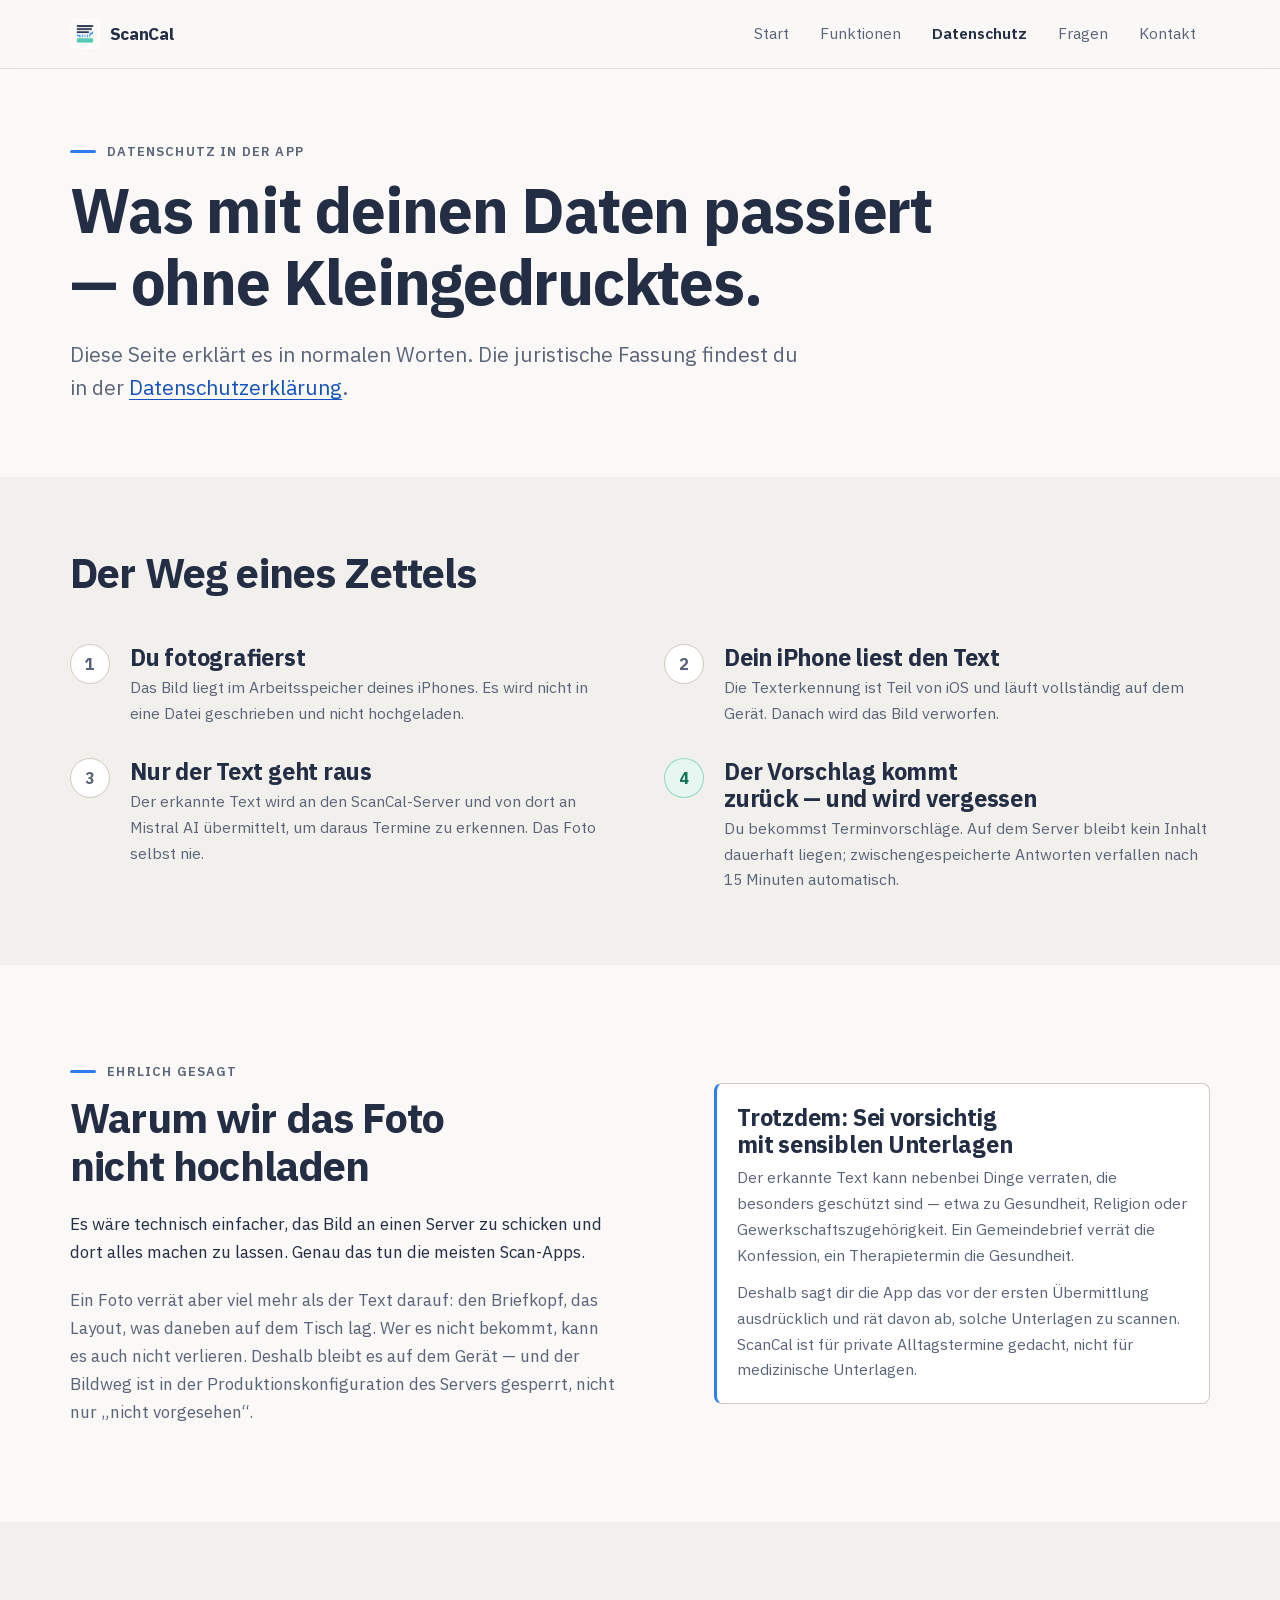
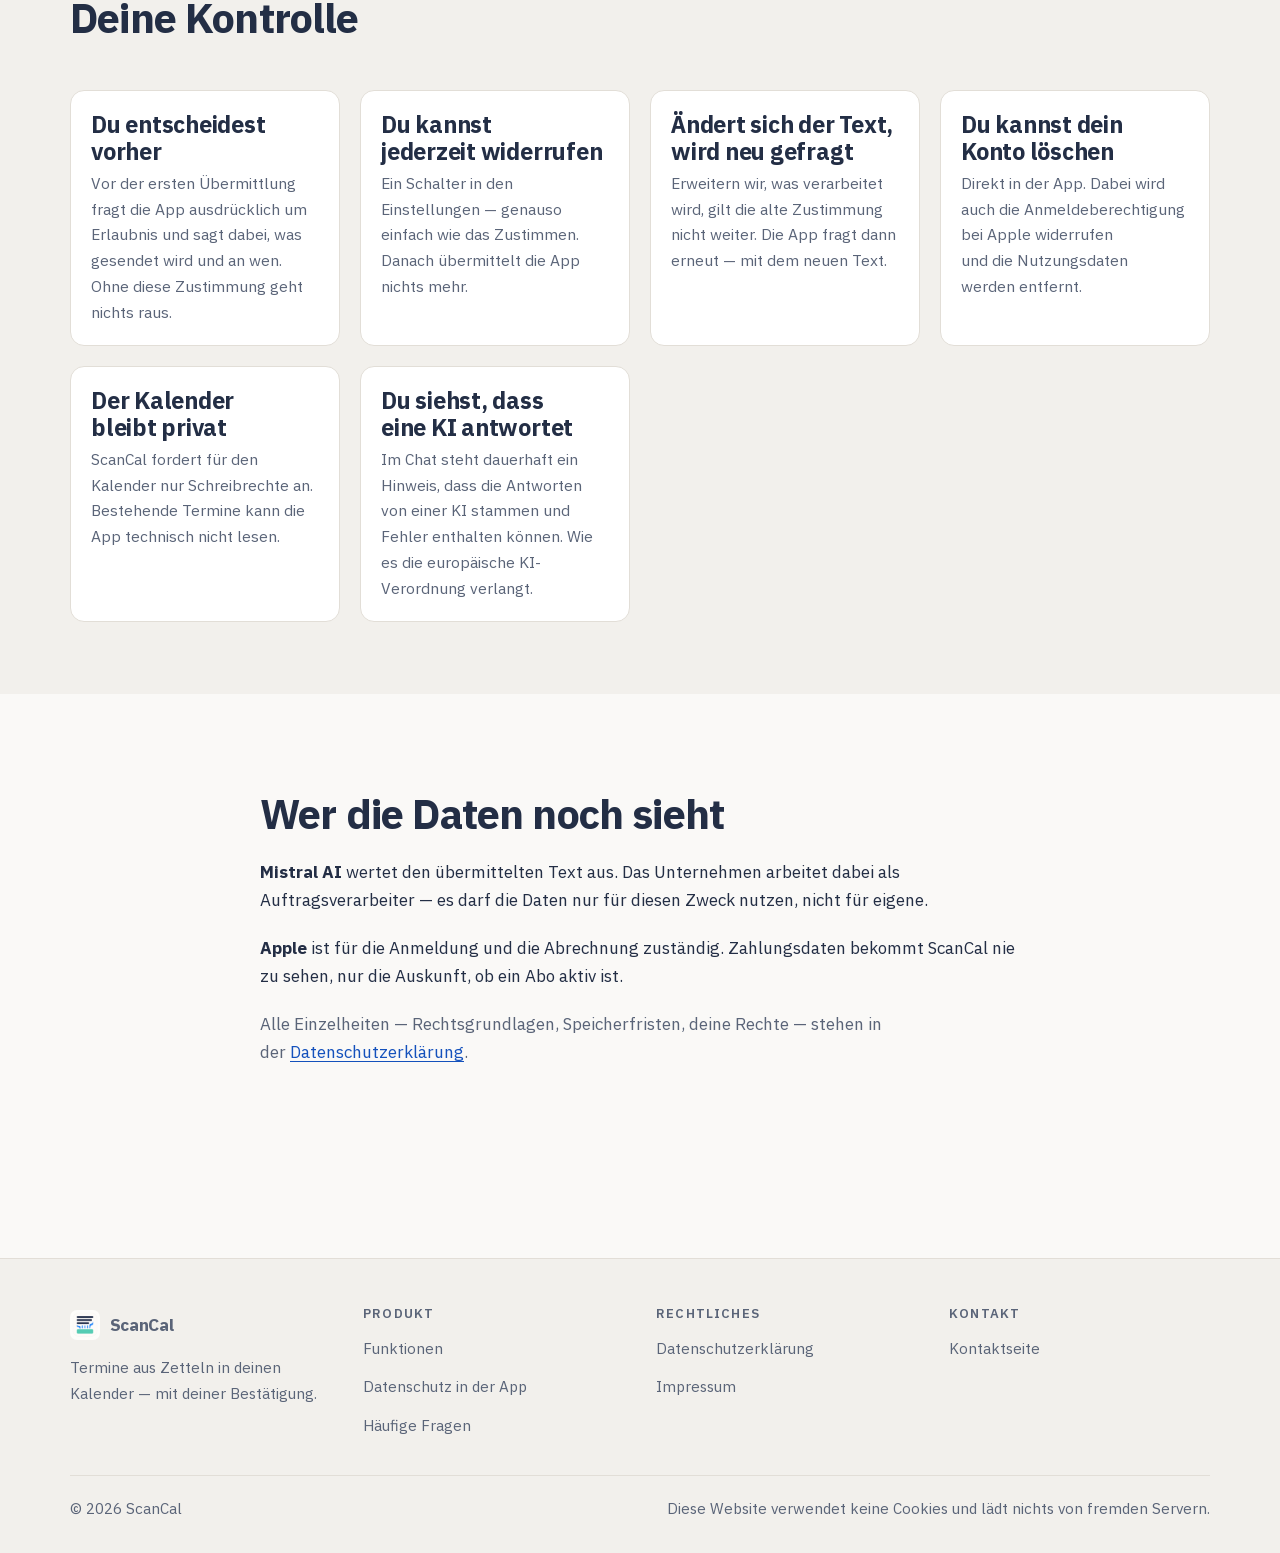
==== datenschutz-in-der-app.html @ 50efa235 "Website für ScanCal: Produktseiten, Datenschutz, Impressum Co-Authored-By: Claude Opus 5 <noreply@an" ====
<!DOCTYPE html>
<html lang="de">
<head>
<meta charset="utf-8">
<meta name="viewport" content="width=device-width, initial-scale=1">
<title>Datenschutz in der App — ScanCal</title>
<meta name="description" content="Was ScanCal mit deinen Daten macht, in verständlichen Worten: Das Foto bleibt auf dem iPhone, nur der erkannte Text wird ausgewertet, nichts wird dauerhaft gespeichert.">
<meta name="theme-color" content="#faf9f7" media="(prefers-color-scheme: light)">
<meta name="theme-color" content="#12161f" media="(prefers-color-scheme: dark)">
<link rel="canonical" href="https://luis-mah.github.io/scancal-web/datenschutz-in-der-app.html">
<link rel="icon" href="assets/img/favicon-32.png" sizes="32x32">
<link rel="apple-touch-icon" href="assets/img/logo-180.png">
<link rel="preload" href="assets/fonts/ibm-plex-sans-400.woff2" as="font" type="font/woff2" crossorigin>
<link rel="stylesheet" href="assets/css/style.css">
<meta property="og:type" content="website">
<meta property="og:locale" content="de_DE">
<meta property="og:site_name" content="ScanCal">
<meta property="og:title" content="Datenschutz in der App — ScanCal">
<meta property="og:description" content="Das Foto bleibt auf deinem iPhone. Nur der erkannte Text wird ausgewertet. Hier steht genau, was passiert.">
<meta property="og:image" content="https://luis-mah.github.io/scancal-web/assets/img/logo-512.png">
</head>
<body>
<a class="skip-link" href="#inhalt">Zum Inhalt springen</a>

<header class="site-header">
  <div class="wrap site-header__inner">
    <a class="brand" href="index.html">
      <img src="assets/img/logo-180.png" width="30" height="30" alt="">
      ScanCal
    </a>
    <button class="nav-toggle" type="button" aria-expanded="false" aria-controls="hauptnavigation">
      <span class="visually-hidden">Menü öffnen</span>
      <svg class="icon-open" viewBox="0 0 24 24" fill="none" stroke="currentColor" stroke-width="2" stroke-linecap="round" aria-hidden="true"><path d="M4 7h16M4 12h16M4 17h16"/></svg>
      <svg class="icon-close" viewBox="0 0 24 24" fill="none" stroke="currentColor" stroke-width="2" stroke-linecap="round" aria-hidden="true"><path d="M6 6l12 12M18 6L6 18"/></svg>
    </button>
    <nav class="nav" id="hauptnavigation" aria-label="Hauptnavigation">
      <a href="index.html">Start</a>
      <a href="funktionen.html">Funktionen</a>
      <a href="datenschutz-in-der-app.html" aria-current="page">Datenschutz</a>
      <a href="faq.html">Fragen</a>
      <a href="kontakt.html">Kontakt</a>
    </nav>
  </div>
</header>

<main id="inhalt">

  <section class="section section--tight">
    <div class="wrap">
      <p class="eyebrow">Datenschutz in der App</p>
      <h1>Was mit deinen Daten passiert — ohne Kleingedrucktes.</h1>
      <p class="lede" style="margin-top: var(--space-sm);">
        Diese Seite erklärt es in normalen Worten. Die juristische Fassung findest du in
        der <a href="datenschutz.html">Datenschutzerklärung</a>.
      </p>
    </div>
  </section>

  <section class="section section--tight section--sunken">
    <div class="wrap">
      <h2>Der Weg eines Zettels</h2>
      <ol class="steps reveal" style="margin-top: var(--space-lg);">
        <li>
          <div>
            <h3>Du fotografierst</h3>
            <p>Das Bild liegt im Arbeitsspeicher deines iPhones. Es wird nicht in eine Datei geschrieben und nicht hochgeladen.</p>
          </div>
        </li>
        <li>
          <div>
            <h3>Dein iPhone liest den Text</h3>
            <p>Die Texterkennung ist Teil von iOS und läuft vollständig auf dem Gerät. Danach wird das Bild verworfen.</p>
          </div>
        </li>
        <li>
          <div>
            <h3>Nur der Text geht raus</h3>
            <p>Der erkannte Text wird an den ScanCal-Server und von dort an Mistral&nbsp;AI übermittelt, um daraus Termine zu erkennen. Das Foto selbst nie.</p>
          </div>
        </li>
        <li>
          <div>
            <h3>Der Vorschlag kommt zurück — und wird vergessen</h3>
            <p>Du bekommst Terminvorschläge. Auf dem Server bleibt kein Inhalt dauerhaft liegen; zwischengespeicherte Antworten verfallen nach 15&nbsp;Minuten automatisch.</p>
          </div>
        </li>
      </ol>
    </div>
  </section>

  <section class="section">
    <div class="wrap">
      <div class="hero__grid">
        <div>
          <p class="eyebrow">Ehrlich gesagt</p>
          <h2>Warum wir das Foto nicht hochladen</h2>
          <div class="stack" style="margin-top: var(--space-sm);">
            <p>
              Es wäre technisch einfacher, das Bild an einen Server zu schicken und dort
              alles machen zu lassen. Genau das tun die meisten Scan-Apps.
            </p>
            <p style="color: var(--ink-soft);">
              Ein Foto verrät aber viel mehr als der Text darauf: den Briefkopf, das
              Layout, was daneben auf dem Tisch lag. Wer es nicht bekommt, kann es auch
              nicht verlieren. Deshalb bleibt es auf dem Gerät — und der Bildweg ist in
              der Produktionskonfiguration des Servers gesperrt, nicht nur „nicht
              vorgesehen“.
            </p>
          </div>
        </div>

        <div class="callout reveal">
          <h3 style="margin-bottom: var(--space-2xs);">Trotzdem: Sei vorsichtig mit sensiblen Unterlagen</h3>
          <p style="color: var(--ink-soft);">
            Der erkannte Text kann nebenbei Dinge verraten, die besonders geschützt sind —
            etwa zu Gesundheit, Religion oder Gewerkschaftszugehörigkeit. Ein Gemeindebrief
            verrät die Konfession, ein Therapietermin die Gesundheit.
          </p>
          <p style="color: var(--ink-soft); margin-top: var(--space-xs);">
            Deshalb sagt dir die App das vor der ersten Übermittlung ausdrücklich und rät
            davon ab, solche Unterlagen zu scannen. ScanCal ist für private Alltagstermine
            gedacht, nicht für medizinische Unterlagen.
          </p>
        </div>
      </div>
    </div>
  </section>

  <section class="section section--tight section--sunken">
    <div class="wrap">
      <h2>Deine Kontrolle</h2>
      <div class="grid" style="margin-top: var(--space-lg);">
        <article class="card reveal">
          <h3>Du entscheidest vorher</h3>
          <p>Vor der ersten Übermittlung fragt die App ausdrücklich um Erlaubnis und sagt dabei, was gesendet wird und an wen. Ohne diese Zustimmung geht nichts raus.</p>
        </article>
        <article class="card reveal">
          <h3>Du kannst jederzeit widerrufen</h3>
          <p>Ein Schalter in den Einstellungen — genauso einfach wie das Zustimmen. Danach übermittelt die App nichts mehr.</p>
        </article>
        <article class="card reveal">
          <h3>Ändert sich der Text, wird neu gefragt</h3>
          <p>Erweitern wir, was verarbeitet wird, gilt die alte Zustimmung nicht weiter. Die App fragt dann erneut — mit dem neuen Text.</p>
        </article>
        <article class="card reveal">
          <h3>Du kannst dein Konto löschen</h3>
          <p>Direkt in der App. Dabei wird auch die Anmeldeberechtigung bei Apple widerrufen und die Nutzungsdaten werden entfernt.</p>
        </article>
        <article class="card reveal">
          <h3>Der Kalender bleibt privat</h3>
          <p>ScanCal fordert für den Kalender nur Schreibrechte an. Bestehende Termine kann die App technisch nicht lesen.</p>
        </article>
        <article class="card reveal">
          <h3>Du siehst, dass eine KI antwortet</h3>
          <p>Im Chat steht dauerhaft ein Hinweis, dass die Antworten von einer KI stammen und Fehler enthalten können. Wie es die europäische KI-Verordnung verlangt.</p>
        </article>
      </div>
    </div>
  </section>

  <section class="section">
    <div class="wrap wrap--narrow">
      <h2>Wer die Daten noch sieht</h2>
      <div class="stack" style="margin-top: var(--space-sm);">
        <p>
          <strong>Mistral&nbsp;AI</strong> wertet den übermittelten Text aus. Das Unternehmen
          arbeitet dabei als Auftragsverarbeiter — es darf die Daten nur für diesen Zweck
          nutzen, nicht für eigene.
        </p>
        <p>
          <strong>Apple</strong> ist für die Anmeldung und die Abrechnung zuständig. Zahlungsdaten
          bekommt ScanCal nie zu sehen, nur die Auskunft, ob ein Abo aktiv ist.
        </p>
        <p style="color: var(--ink-soft);">
          Alle Einzelheiten — Rechtsgrundlagen, Speicherfristen, deine Rechte — stehen in
          der <a href="datenschutz.html">Datenschutzerklärung</a>.
        </p>
      </div>
    </div>
  </section>

</main>

<footer class="site-footer">
  <div class="wrap">
    <div class="site-footer__grid">
      <div>
        <a class="brand" href="index.html">
          <img src="assets/img/logo-180.png" width="30" height="30" alt="">
          ScanCal
        </a>
        <p style="margin-top: var(--space-2xs); color: var(--ink-soft); max-width: 32ch;">
          Termine aus Zetteln in deinen Kalender — mit deiner Bestätigung.
        </p>
      </div>
      <div>
        <h2>Produkt</h2>
        <ul>
          <li><a href="funktionen.html">Funktionen</a></li>
          <li><a href="datenschutz-in-der-app.html">Datenschutz in der App</a></li>
          <li><a href="faq.html">Häufige Fragen</a></li>
        </ul>
      </div>
      <div>
        <h2>Rechtliches</h2>
        <ul>
          <li><a href="datenschutz.html">Datenschutzerklärung</a></li>
          <li><a href="impressum.html">Impressum</a></li>
        </ul>
      </div>
      <div>
        <h2>Kontakt</h2>
        <ul>
          <li><a href="kontakt.html">Kontaktseite</a></li>
        </ul>
      </div>
    </div>
    <div class="site-footer__base">
      <p>© 2026 ScanCal</p>
      <p>Diese Website verwendet keine Cookies und lädt nichts von fremden Servern.</p>
    </div>
  </div>
</footer>

<script src="assets/js/site.js" defer></script>
</body>
</html>
---- assets/css/style.css ----
/* ==========================================================================
   ScanCal — Designsystem
   --------------------------------------------------------------------------
   Farben stammen aus dem App-Icon, nicht aus einer generischen Palette:
   Papierweiß, Tinten-Navy, Scan-Blau, Bestätigt-Türkis.

   Bedeutungssystem, das sich durch die ganze Seite zieht:
     BLAU   = was die Maschine vorschlägt
     TÜRKIS = was du bestätigt hast

   Alle Kontraste sind gegen WCAG 2.1 AA gerechnet. Logo-Blau (3,71:1) und
   Logo-Türkis (2,07:1) bestehen als Textfarbe NICHT — dafür gibt es die
   eigenen `-ink`-Token. Die Logo-Farben bleiben Flächen und Grafik.
   ========================================================================== */

/* --- Schrift: selbst gehostet, damit keine Anfrage an Dritte entsteht ----- */
@font-face {
  font-family: "IBM Plex Sans";
  font-style: normal;
  font-weight: 400;
  font-display: swap;
  src: url("../fonts/ibm-plex-sans-400.woff2") format("woff2");
}
@font-face {
  font-family: "IBM Plex Sans";
  font-style: normal;
  font-weight: 600;
  font-display: swap;
  src: url("../fonts/ibm-plex-sans-600.woff2") format("woff2");
}
@font-face {
  font-family: "IBM Plex Sans";
  font-style: normal;
  font-weight: 700;
  font-display: swap;
  src: url("../fonts/ibm-plex-sans-700.woff2") format("woff2");
}

/* --- Token ---------------------------------------------------------------- */
:root {
  --paper: #faf9f7;
  --paper-raised: #ffffff;
  --paper-sunken: #f2f0ec;
  --ink: #232e45;
  --ink-soft: #5a6478;
  --line: #e2ded7;
  --line-strong: #cfcabf;

  --blue: #2f7df6;
  --blue-ink: #1451bc;
  --blue-wash: #eaf1fe;
  --teal: #4fc3a1;
  --teal-ink: #0f7355;
  --teal-wash: #e6f6f0;

  --focus: #1451bc;
  --shadow-sm: 0 1px 2px rgb(35 46 69 / 0.06), 0 1px 3px rgb(35 46 69 / 0.05);
  --shadow-md: 0 4px 12px rgb(35 46 69 / 0.07), 0 2px 4px rgb(35 46 69 / 0.04);
  --shadow-lg: 0 24px 48px -12px rgb(35 46 69 / 0.16);

  /* Großzügige Abstände (Dichte 3/10) */
  --space-2xs: 0.5rem;
  --space-xs: 0.75rem;
  --space-sm: 1.25rem;
  --space-md: 2rem;
  --space-lg: 3rem;
  --space-xl: 4.5rem;
  --space-2xl: 6rem;
  --space-3xl: 8rem;

  --radius-sm: 8px;
  --radius-md: 14px;
  --radius-lg: 22px;
  --radius-full: 999px;

  --measure: 62ch;
  --container: 1140px;
  --ease: cubic-bezier(0.2, 0.6, 0.25, 1);
}

@media (prefers-color-scheme: dark) {
  :root {
    --paper: #12161f;
    --paper-raised: #1a1f2b;
    --paper-sunken: #0d1017;
    --ink: #e8eaf0;
    --ink-soft: #a2aab8;
    --line: #2a3140;
    --line-strong: #3a4356;

    --blue: #6ba5ff;
    --blue-ink: #9cc2ff;
    --blue-wash: #17263f;
    --teal: #4fc3a1;
    --teal-ink: #6fd7b8;
    --teal-wash: #102b24;

    --focus: #9cc2ff;
    --shadow-sm: 0 1px 2px rgb(0 0 0 / 0.4);
    --shadow-md: 0 4px 12px rgb(0 0 0 / 0.45);
    --shadow-lg: 0 24px 48px -12px rgb(0 0 0 / 0.6);
  }
}

/* --- Grundlagen ----------------------------------------------------------- */
*,
*::before,
*::after { box-sizing: border-box; }

html {
  -webkit-text-size-adjust: 100%;
  scroll-behavior: smooth;
  scroll-padding-top: 5.5rem;
}

body {
  margin: 0;
  background: var(--paper);
  color: var(--ink);
  font-family: "IBM Plex Sans", ui-sans-serif, system-ui, -apple-system, "Segoe UI", sans-serif;
  font-size: 1.0625rem;
  line-height: 1.65;
  font-feature-settings: "kern", "liga";
  -webkit-font-smoothing: antialiased;
  overflow-x: hidden;
}

img { max-width: 100%; height: auto; display: block; }

h1, h2, h3, h4 {
  margin: 0;
  line-height: 1.15;
  letter-spacing: -0.02em;
  font-weight: 700;
  text-wrap: balance;
  /* Deutsche Komposita wie „Datenschutzerklärung“ sind länger als eine
     schmale Spalte. Ohne Trennung entstünde waagerechtes Scrollen.
     Die Sprache steht im html-Element, daher trennt der Browser korrekt. */
  overflow-wrap: break-word;
  hyphens: auto;
}

h1 { font-size: clamp(2.25rem, 1.4rem + 3.6vw, 3.9rem); }
h2 { font-size: clamp(1.75rem, 1.2rem + 2.2vw, 2.6rem); }
h3 { font-size: clamp(1.2rem, 1.05rem + 0.7vw, 1.45rem); letter-spacing: -0.01em; }

p { margin: 0; text-wrap: pretty; }

a {
  color: var(--blue-ink);
  text-decoration-thickness: 1px;
  text-underline-offset: 0.2em;
}
a:hover { text-decoration-thickness: 2px; }

/* Sichtbarer Fokus für Tastaturbedienung — niemals entfernen. */
:focus-visible {
  outline: 3px solid var(--focus);
  outline-offset: 3px;
  border-radius: 4px;
}

::selection { background: var(--blue-wash); color: var(--ink); }

/* --- Layout --------------------------------------------------------------- */
.wrap {
  width: min(100% - 2.5rem, var(--container));
  margin-inline: auto;
}
.wrap--narrow { width: min(100% - 2.5rem, 760px); }

.section { padding-block: var(--space-2xl); }
.section--tight { padding-block: var(--space-xl); }
.section--sunken { background: var(--paper-sunken); }

.lede {
  font-size: clamp(1.125rem, 1.03rem + 0.45vw, 1.3rem);
  color: var(--ink-soft);
  max-width: var(--measure);
  line-height: 1.6;
}

.stack > * + * { margin-top: var(--space-sm); }
.stack-lg > * + * { margin-top: var(--space-md); }

/* Augenmarke: die Linien aus dem App-Icon als Abschnittsmarkierung */
.eyebrow {
  display: flex;
  align-items: center;
  gap: 0.7rem;
  font-size: 0.8125rem;
  font-weight: 600;
  letter-spacing: 0.09em;
  text-transform: uppercase;
  color: var(--ink-soft);
  margin-bottom: var(--space-xs);
}
.eyebrow::before {
  content: "";
  width: 26px;
  height: 3px;
  border-radius: 2px;
  background: var(--blue);
  flex: none;
}

/* --- Kopfzeile ------------------------------------------------------------ */
.site-header {
  position: sticky;
  top: 0;
  z-index: 50;
  background: color-mix(in srgb, var(--paper) 86%, transparent);
  backdrop-filter: saturate(1.6) blur(12px);
  border-bottom: 1px solid var(--line);
}

.site-header__inner {
  display: flex;
  align-items: center;
  justify-content: space-between;
  gap: var(--space-sm);
  min-height: 4.25rem;
}

.brand {
  display: inline-flex;
  align-items: center;
  gap: 0.6rem;
  font-weight: 700;
  font-size: 1.075rem;
  letter-spacing: -0.02em;
  color: var(--ink);
  text-decoration: none;
}
.brand img { width: 30px; height: 30px; border-radius: 7px; }

.nav { display: flex; align-items: center; gap: 0.25rem; }

.nav a {
  display: inline-flex;
  align-items: center;
  min-height: 44px;
  padding-inline: 0.85rem;
  border-radius: var(--radius-sm);
  color: var(--ink-soft);
  font-size: 0.975rem;
  font-weight: 500;
  text-decoration: none;
  transition: color 180ms var(--ease), background-color 180ms var(--ease);
}
.nav a:hover { color: var(--ink); background: var(--paper-sunken); }
.nav a[aria-current="page"] { color: var(--ink); font-weight: 600; }

.nav-toggle {
  display: none;
  align-items: center;
  justify-content: center;
  width: 44px;
  height: 44px;
  border: 1px solid var(--line-strong);
  border-radius: var(--radius-sm);
  background: transparent;
  color: var(--ink);
  cursor: pointer;
}
.nav-toggle svg { width: 22px; height: 22px; }
.nav-toggle .icon-close { display: none; }
.nav-toggle[aria-expanded="true"] .icon-close { display: block; }
.nav-toggle[aria-expanded="true"] .icon-open { display: none; }

@media (max-width: 820px) {
  .nav-toggle { display: inline-flex; }
  .nav {
    position: absolute;
    inset-inline: 0;
    top: 100%;
    flex-direction: column;
    align-items: stretch;
    gap: 0;
    padding: var(--space-2xs) 1.25rem var(--space-sm);
    background: var(--paper);
    border-bottom: 1px solid var(--line);
    box-shadow: var(--shadow-md);
  }
  .nav[hidden] { display: none; }
  .nav a { min-height: 48px; padding-inline: 0.75rem; font-size: 1.05rem; }
}

/* --- Schaltflächen -------------------------------------------------------- */
.btn {
  display: inline-flex;
  align-items: center;
  justify-content: center;
  gap: 0.5rem;
  min-height: 48px;
  padding: 0.75rem 1.5rem;
  border: 1px solid transparent;
  border-radius: var(--radius-full);
  font: inherit;
  font-weight: 600;
  font-size: 1rem;
  text-decoration: none;
  cursor: pointer;
  transition: transform 180ms var(--ease), background-color 180ms var(--ease),
              border-color 180ms var(--ease), box-shadow 180ms var(--ease);
}
.btn:active { transform: translateY(1px); }

.btn--primary {
  background: var(--blue-ink);
  color: #fff;
  box-shadow: var(--shadow-sm);
}
.btn--primary:hover {
  background: color-mix(in srgb, var(--blue-ink) 88%, #000);
  box-shadow: var(--shadow-md);
}
@media (prefers-color-scheme: dark) {
  .btn--primary { background: var(--blue); color: #0d1017; }
  .btn--primary:hover { background: color-mix(in srgb, var(--blue) 88%, #fff); }
}

.btn--ghost {
  background: transparent;
  color: var(--ink);
  border-color: var(--line-strong);
}
.btn--ghost:hover { background: var(--paper-sunken); border-color: var(--ink-soft); }

.btn-row {
  display: flex;
  flex-wrap: wrap;
  gap: var(--space-xs);
  align-items: center;
}

/* --- Statusmarke (ehrlich: noch nicht im Store) --------------------------- */
.status {
  display: inline-flex;
  align-items: center;
  gap: 0.55rem;
  padding: 0.4rem 0.9rem 0.4rem 0.7rem;
  border: 1px solid var(--line-strong);
  border-radius: var(--radius-full);
  background: var(--paper-raised);
  font-size: 0.875rem;
  font-weight: 500;
  color: var(--ink-soft);
}
.status__dot {
  width: 8px;
  height: 8px;
  border-radius: 50%;
  background: var(--teal);
  flex: none;
  box-shadow: 0 0 0 3px var(--teal-wash);
}

/* --- Held ----------------------------------------------------------------- */
.hero { padding-block: var(--space-2xl) var(--space-xl); }

.hero__grid {
  display: grid;
  gap: var(--space-xl);
  align-items: center;
}
@media (min-width: 940px) {
  .hero__grid { grid-template-columns: 1.05fr 0.95fr; gap: var(--space-2xl); }
}

.hero h1 { margin-block: var(--space-sm) var(--space-sm); }

.hero__note {
  margin-top: var(--space-md);
  padding-top: var(--space-sm);
  border-top: 1px solid var(--line);
  font-size: 0.95rem;
  color: var(--ink-soft);
  max-width: 46ch;
}

/* --- Gerätevorschau: echtes HTML statt Bilddatei -------------------------- */
.device {
  position: relative;
  width: min(320px, 100%);
  margin-inline: auto;
  border: 10px solid #1b202c;
  border-radius: 42px;
  background: var(--paper-raised);
  box-shadow: var(--shadow-lg);
  overflow: hidden;
  padding: 0.9rem 0.85rem 1.1rem;
}
@media (prefers-color-scheme: dark) {
  .device { border-color: #2c3444; }
}

.device__notch {
  width: 92px;
  height: 22px;
  margin: -0.2rem auto 0.85rem;
  border-radius: var(--radius-full);
  background: #1b202c;
}
@media (prefers-color-scheme: dark) { .device__notch { background: #2c3444; } }

.device__label {
  font-size: 0.7rem;
  font-weight: 600;
  letter-spacing: 0.08em;
  text-transform: uppercase;
  color: var(--ink-soft);
  margin-bottom: 0.5rem;
}

/* Vorschlagskarte – Blau = Maschinenvorschlag */
.suggest {
  border: 1px solid var(--line);
  border-left: 3px solid var(--blue);
  border-radius: var(--radius-md);
  background: var(--paper);
  padding: 0.85rem 0.9rem;
  box-shadow: var(--shadow-sm);
}
.suggest__title { font-weight: 600; font-size: 0.975rem; line-height: 1.35; }
.suggest__meta {
  font-size: 0.85rem;
  color: var(--ink-soft);
  margin-top: 0.2rem;
}
.suggest__source {
  margin-top: 0.6rem;
  padding: 0.45rem 0.6rem;
  border-radius: var(--radius-sm);
  background: var(--paper-sunken);
  font-size: 0.78rem;
  color: var(--ink-soft);
  border-left: 2px solid var(--line-strong);
}

.device__actions {
  display: flex;
  gap: 0.5rem;
  margin-top: 0.75rem;
}
.device__btn {
  flex: 1;
  text-align: center;
  padding: 0.6rem 0.5rem;
  border-radius: var(--radius-sm);
  font-size: 0.85rem;
  font-weight: 600;
  border: 1px solid var(--line-strong);
  color: var(--ink-soft);
}
/* Türkis = bestätigt */
.device__btn--confirm {
  background: var(--teal-wash);
  border-color: color-mix(in srgb, var(--teal) 55%, transparent);
  color: var(--teal-ink);
}

.device__caption {
  margin-top: 0.85rem;
  padding-top: 0.7rem;
  border-top: 1px dashed var(--line);
  font-size: 0.75rem;
  color: var(--ink-soft);
  text-align: center;
}

/* --- Legende zum Farbsystem ----------------------------------------------- */
.legend {
  display: flex;
  flex-wrap: wrap;
  gap: var(--space-sm);
  margin-top: var(--space-md);
  padding: 0;
  list-style: none;
}
.legend li {
  display: flex;
  align-items: center;
  gap: 0.5rem;
  font-size: 0.9rem;
  color: var(--ink-soft);
}
.legend .swatch {
  width: 12px;
  height: 12px;
  border-radius: 3px;
  flex: none;
}
.legend .swatch--blue { background: var(--blue); }
.legend .swatch--teal { background: var(--teal); }

/* --- Karten & Raster ------------------------------------------------------ */
.grid {
  display: grid;
  gap: var(--space-sm);
  grid-template-columns: repeat(auto-fit, minmax(min(100%, 270px), 1fr));
}

.card {
  padding: var(--space-sm);
  border: 1px solid var(--line);
  border-radius: var(--radius-md);
  background: var(--paper-raised);
}
.card h3 { margin-bottom: 0.4rem; }
.card p { color: var(--ink-soft); font-size: 0.975rem; }

.card__icon {
  width: 40px;
  height: 40px;
  display: grid;
  place-items: center;
  border-radius: var(--radius-sm);
  background: var(--blue-wash);
  color: var(--blue-ink);
  margin-bottom: var(--space-xs);
}
.card__icon svg { width: 21px; height: 21px; }

/* --- Ablauf in Schritten -------------------------------------------------- */
.steps {
  list-style: none;
  padding: 0;
  margin: 0;
  display: grid;
  gap: var(--space-md);
  counter-reset: step;
}
@media (min-width: 760px) {
  .steps { grid-template-columns: repeat(2, 1fr); gap: var(--space-md) var(--space-lg); }
}

.steps li {
  counter-increment: step;
  display: grid;
  grid-template-columns: auto 1fr;
  gap: var(--space-sm);
  align-items: start;
}
.steps li::before {
  content: counter(step);
  display: grid;
  place-items: center;
  width: 2.5rem;
  height: 2.5rem;
  border-radius: 50%;
  border: 1px solid var(--line-strong);
  background: var(--paper-raised);
  font-weight: 700;
  font-size: 1rem;
  font-variant-numeric: tabular-nums;
  color: var(--ink-soft);
}
/* Letzter Schritt = deine Bestätigung, deshalb türkis */
.steps li:last-child::before {
  background: var(--teal-wash);
  border-color: color-mix(in srgb, var(--teal) 55%, transparent);
  color: var(--teal-ink);
}
.steps h3 { margin-bottom: 0.25rem; }
.steps p { color: var(--ink-soft); font-size: 0.975rem; }

/* --- Datenblock: was tatsächlich gesendet wird ---------------------------- */
.datalist {
  border: 1px solid var(--line);
  border-radius: var(--radius-md);
  background: var(--paper-raised);
  overflow: hidden;
}
.datalist__head {
  padding: 0.85rem var(--space-sm);
  border-bottom: 1px solid var(--line);
  background: var(--paper-sunken);
  font-size: 0.8125rem;
  font-weight: 600;
  letter-spacing: 0.05em;
  text-transform: uppercase;
  color: var(--ink-soft);
}
.datalist ul { list-style: none; margin: 0; padding: 0; }
.datalist li {
  display: flex;
  align-items: flex-start;
  gap: 0.7rem;
  padding: 0.7rem var(--space-sm);
  font-size: 0.975rem;
}
.datalist li + li { border-top: 1px solid var(--line); }
.datalist svg { width: 19px; height: 19px; flex: none; margin-top: 0.18rem; }
.datalist .yes { color: var(--teal-ink); }
.datalist .no { color: var(--ink-soft); }

/* --- Preis ---------------------------------------------------------------- */
.price {
  display: flex;
  flex-wrap: wrap;
  align-items: baseline;
  gap: 0.5rem;
  margin-block: var(--space-xs) var(--space-sm);
}
.price__amount {
  font-size: clamp(2.25rem, 1.8rem + 2vw, 3rem);
  font-weight: 700;
  letter-spacing: -0.03em;
}
.price__period { color: var(--ink-soft); font-size: 1.05rem; }

/* --- FAQ (ohne JavaScript) ------------------------------------------------ */
.faq { border-top: 1px solid var(--line); }
.faq details {
  border-bottom: 1px solid var(--line);
}
.faq summary {
  display: flex;
  align-items: center;
  justify-content: space-between;
  gap: var(--space-sm);
  padding: var(--space-sm) 0;
  min-height: 44px;
  font-weight: 600;
  font-size: 1.05rem;
  cursor: pointer;
  list-style: none;
}
.faq summary::-webkit-details-marker { display: none; }
.faq summary::after {
  content: "";
  width: 12px;
  height: 12px;
  flex: none;
  border-right: 2px solid var(--ink-soft);
  border-bottom: 2px solid var(--ink-soft);
  transform: rotate(45deg) translate(-2px, -2px);
  transition: transform 200ms var(--ease);
}
.faq details[open] summary::after { transform: rotate(-135deg) translate(-2px, -2px); }
.faq details > div {
  padding-bottom: var(--space-sm);
  color: var(--ink-soft);
  max-width: var(--measure);
}
.faq details > div > * + * { margin-top: var(--space-xs); }

/* --- Hinweisblock (Platzhalter, rechtliche Warnungen) --------------------- */
.callout {
  padding: var(--space-sm);
  border: 1px solid var(--line-strong);
  border-left: 3px solid var(--blue);
  border-radius: var(--radius-sm);
  background: var(--paper-raised);
  font-size: 0.975rem;
}
.callout--todo {
  border-left-color: #b45309;
  background: color-mix(in srgb, #b45309 7%, var(--paper-raised));
}
@media (prefers-color-scheme: dark) {
  .callout--todo { border-left-color: #f59e0b; }
}
.callout strong { font-weight: 600; }

/* Platzhalter, die der Betreiber noch ersetzen muss.
   Kein `white-space: nowrap` — lange Platzhalter erzeugten sonst auf
   schmalen Anzeigen waagerechtes Scrollen. */
.ph {
  padding: 0.1em 0.45em;
  border-radius: 4px;
  background: color-mix(in srgb, #b45309 16%, transparent);
  border: 1px dashed #b45309;
  font-weight: 600;
  font-size: 0.95em;
  overflow-wrap: anywhere;
  hyphens: auto;
}
@media (prefers-color-scheme: dark) {
  .ph { border-color: #f59e0b; background: color-mix(in srgb, #f59e0b 20%, transparent); }
}

/* --- Rechtstexte ---------------------------------------------------------- */
.legal { max-width: var(--measure); }
.legal h2 { margin-top: var(--space-lg); font-size: clamp(1.35rem, 1.15rem + 0.8vw, 1.7rem); }
.legal h3 { margin-top: var(--space-md); font-size: 1.1rem; }
.legal p, .legal ul, .legal ol { margin-top: var(--space-xs); color: var(--ink-soft); }
.legal ul, .legal ol { padding-left: 1.3rem; }
.legal li + li { margin-top: 0.4rem; }
.legal strong { color: var(--ink); font-weight: 600; }
.legal address { font-style: normal; }
/* Kontaktadresse: eigenständiges Bedienelement, deshalb großzügig */
.contact-mail {
  display: inline-flex;
  align-items: center;
  min-height: 44px;
  font-size: 1.075rem;
  font-weight: 600;
  overflow-wrap: anywhere;
}

.toc {
  padding: var(--space-sm);
  border: 1px solid var(--line);
  border-radius: var(--radius-md);
  background: var(--paper-sunken);
}
.toc ol { margin: var(--space-2xs) 0 0; padding-left: 1.2rem; }
.toc li { margin-top: 0.1rem; }
/* Ausreichend große Ziele: als Verzeichnis sind das eigenständige
   Bedienelemente, keine Verweise mitten im Fließtext. */
.toc a {
  display: inline-flex;
  align-items: center;
  min-height: 36px;
  padding-block: 0.15rem;
}

/* --- Fußzeile ------------------------------------------------------------- */
.site-footer {
  margin-top: var(--space-2xl);
  padding-block: var(--space-lg) var(--space-md);
  border-top: 1px solid var(--line);
  background: var(--paper-sunken);
  font-size: 0.95rem;
}
.site-footer__grid {
  display: grid;
  gap: var(--space-md);
  grid-template-columns: repeat(auto-fit, minmax(min(100%, 220px), 1fr));
}
.site-footer h2 {
  font-size: 0.8125rem;
  font-weight: 600;
  letter-spacing: 0.09em;
  text-transform: uppercase;
  color: var(--ink-soft);
  margin-bottom: var(--space-2xs);
}
.site-footer ul { list-style: none; margin: 0; padding: 0; }
.site-footer li + li { margin-top: 0.15rem; }
.site-footer a {
  display: inline-flex;
  align-items: center;
  min-height: 36px;
  color: var(--ink-soft);
  text-decoration: none;
}
.site-footer a:hover { color: var(--ink); text-decoration: underline; }
.site-footer__base {
  margin-top: var(--space-md);
  padding-top: var(--space-sm);
  border-top: 1px solid var(--line);
  color: var(--ink-soft);
  display: flex;
  flex-wrap: wrap;
  gap: var(--space-xs) var(--space-sm);
  justify-content: space-between;
}

/* --- Sprunglink für Screenreader/Tastatur --------------------------------- */
.skip-link {
  position: absolute;
  left: 1rem;
  top: -100px;
  z-index: 100;
  padding: 0.75rem 1.25rem;
  border-radius: var(--radius-sm);
  background: var(--blue-ink);
  color: #fff;
  font-weight: 600;
  text-decoration: none;
  transition: top 160ms var(--ease);
}
.skip-link:focus { top: 1rem; }

.visually-hidden {
  position: absolute;
  width: 1px; height: 1px;
  padding: 0; margin: -1px;
  overflow: hidden;
  clip: rect(0 0 0 0);
  white-space: nowrap;
  border: 0;
}

/* --- Bewegung: dezent, und abschaltbar ------------------------------------ */
.reveal {
  opacity: 0;
  transform: translateY(14px);
  transition: opacity 520ms var(--ease), transform 520ms var(--ease);
}
.reveal.is-visible { opacity: 1; transform: none; }

@media (prefers-reduced-motion: reduce) {
  html { scroll-behavior: auto; }
  *, *::before, *::after {
    animation-duration: 0.01ms !important;
    animation-iteration-count: 1 !important;
    transition-duration: 0.01ms !important;
  }
  .reveal { opacity: 1; transform: none; }
}
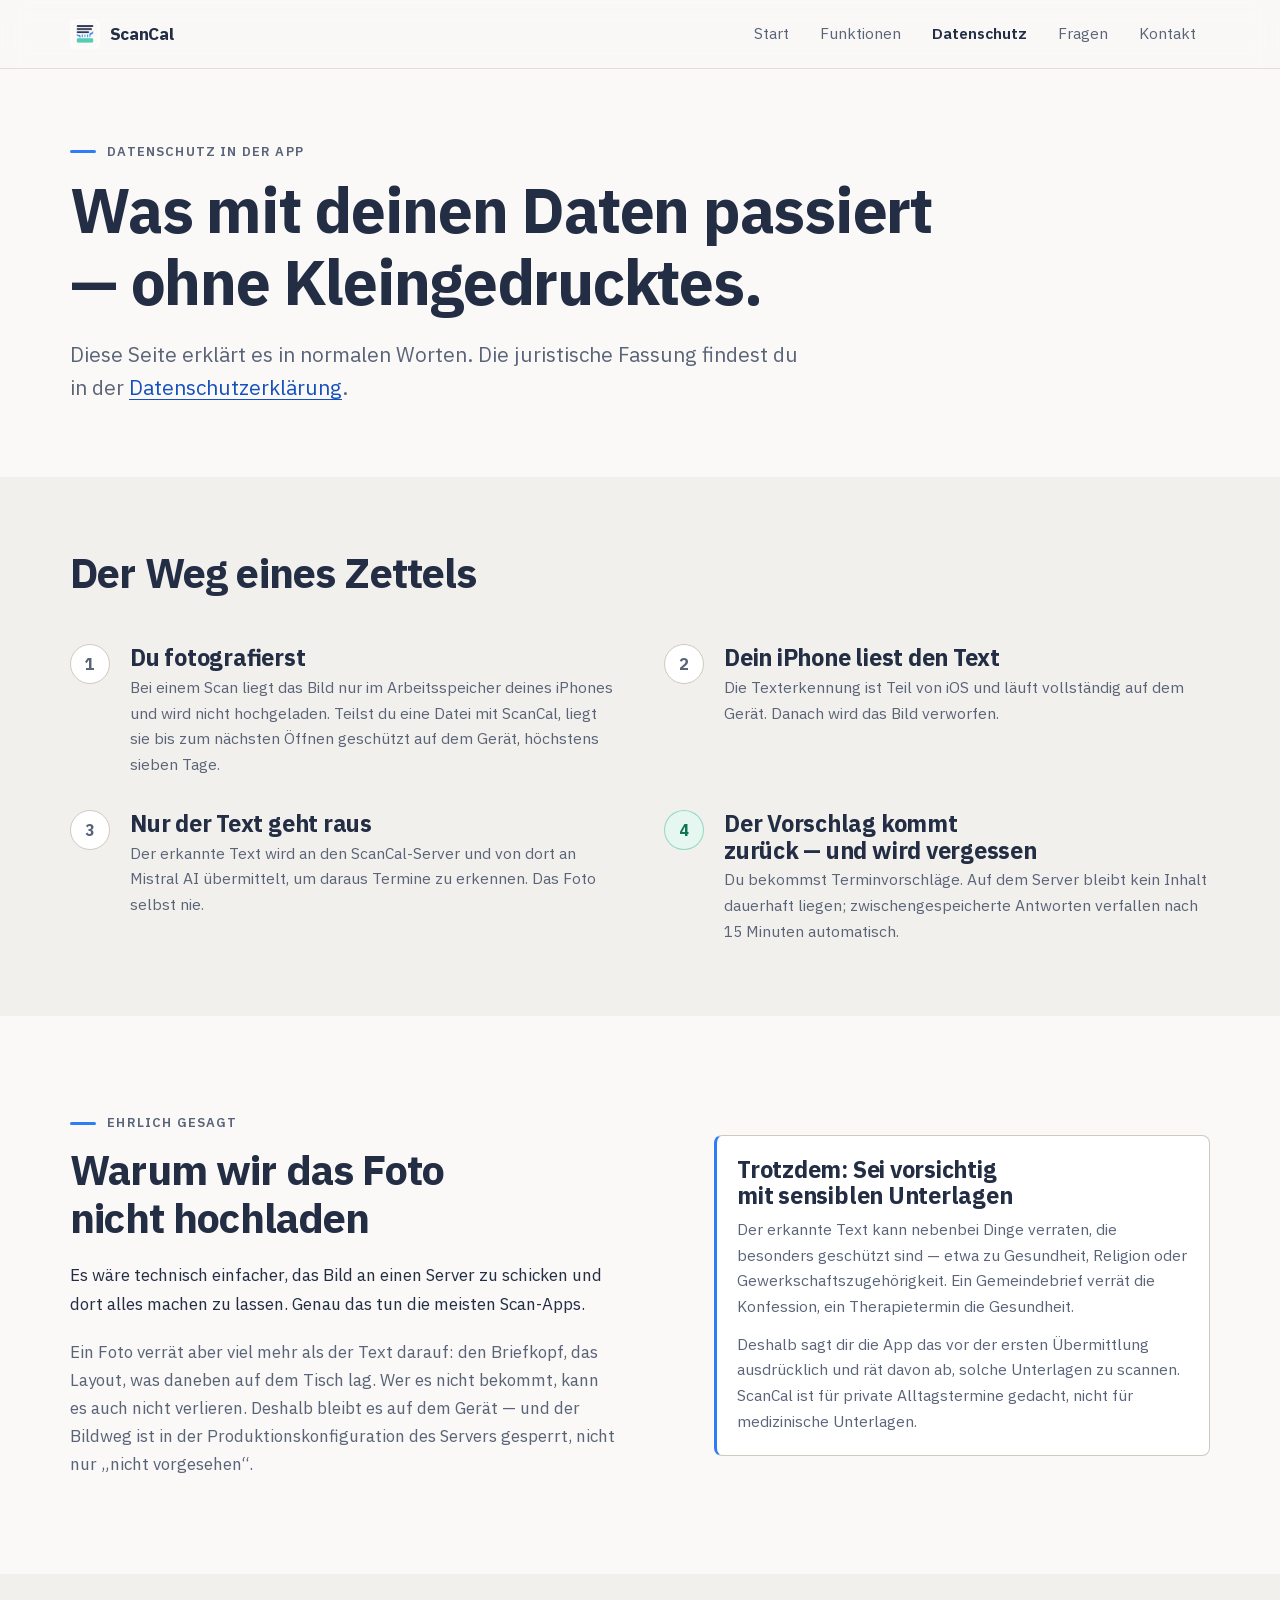
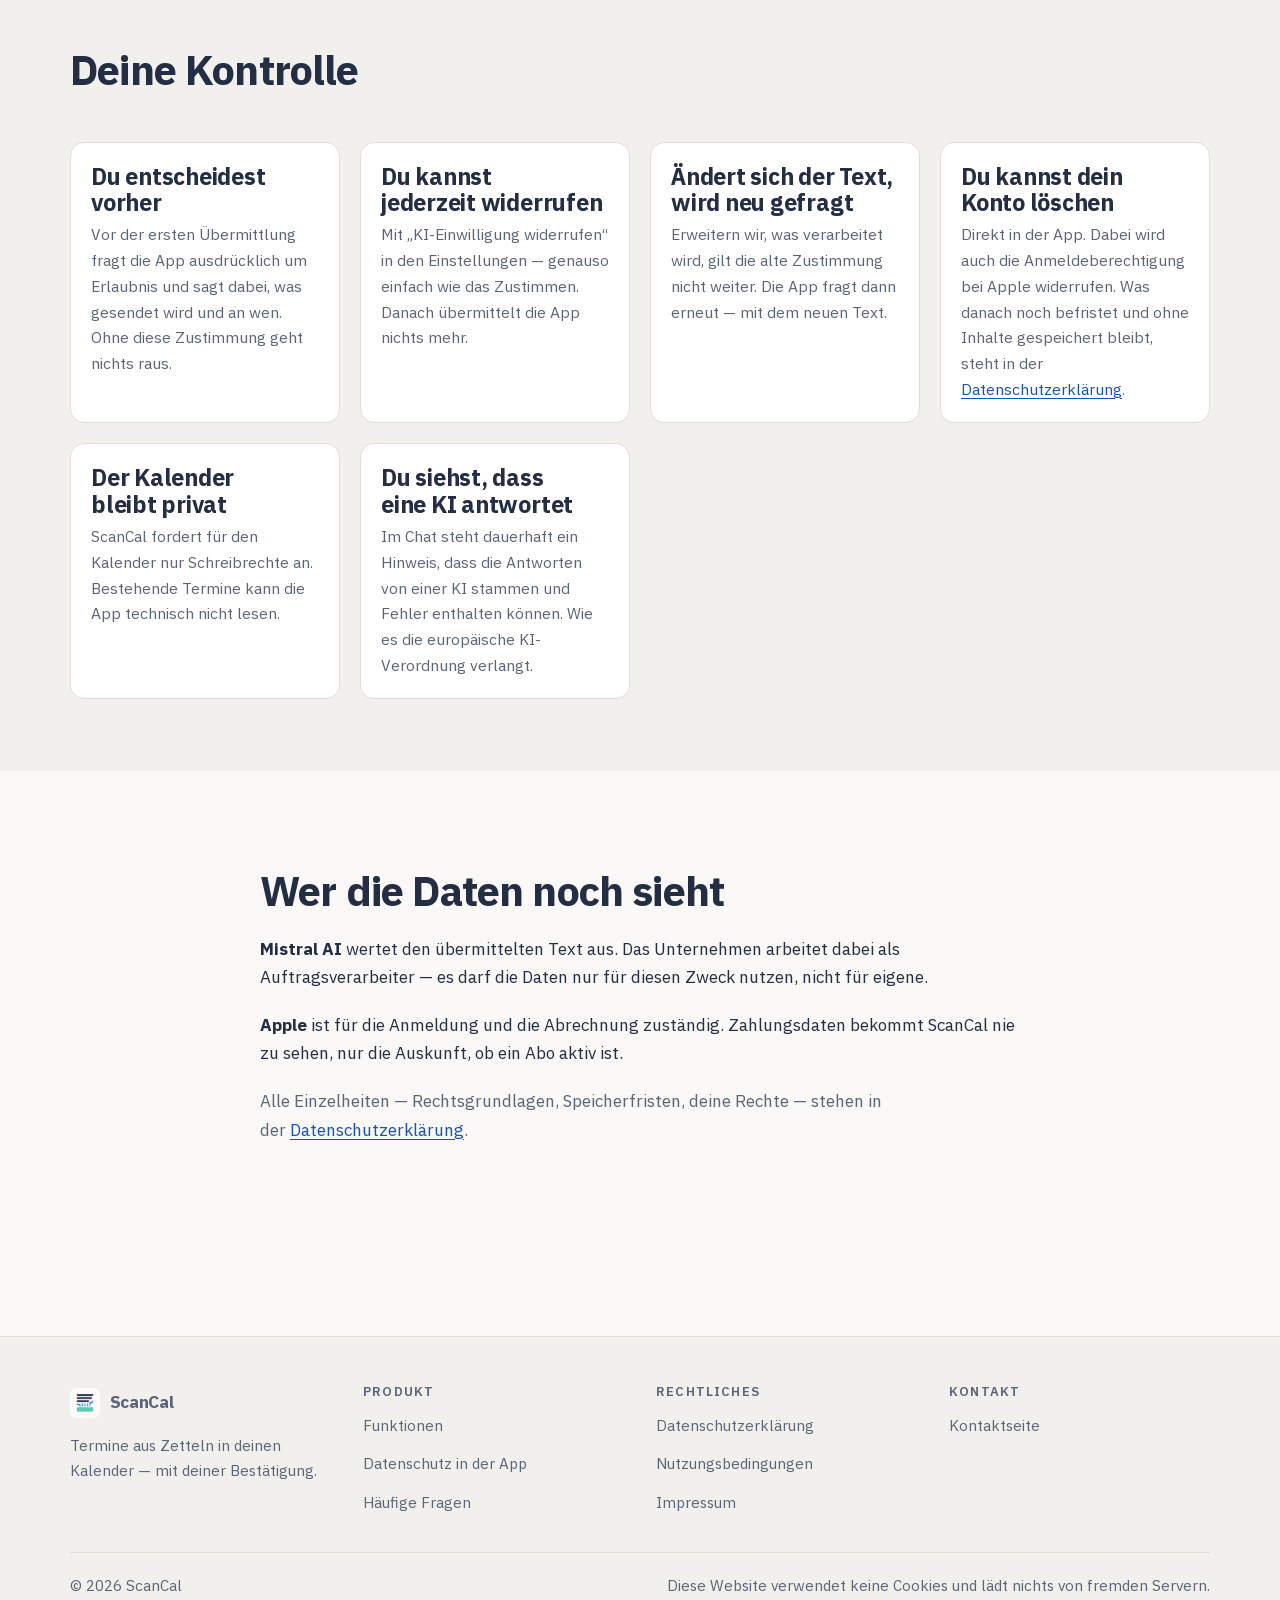
==== commit ea19daa6: "Datenschutzerklärung und Nutzungsbedingungen, Preis 4,99 € - Datenschutzerklärung Fassung 1.0 (Deuts" ====
--- a/datenschutz-in-der-app.html
+++ b/datenschutz-in-der-app.html
@@ -63,7 +63,7 @@
         <li>
           <div>
             <h3>Du fotografierst</h3>
-            <p>Das Bild liegt im Arbeitsspeicher deines iPhones. Es wird nicht in eine Datei geschrieben und nicht hochgeladen.</p>
+            <p>Bei einem Scan liegt das Bild nur im Arbeitsspeicher deines iPhones und wird nicht hochgeladen. Teilst du eine Datei mit ScanCal, liegt sie bis zum nächsten Öffnen geschützt auf dem Gerät, höchstens sieben Tage.</p>
           </div>
         </li>
         <li>
@@ -136,7 +136,7 @@
         </article>
         <article class="card reveal">
           <h3>Du kannst jederzeit widerrufen</h3>
-          <p>Ein Schalter in den Einstellungen — genauso einfach wie das Zustimmen. Danach übermittelt die App nichts mehr.</p>
+          <p>Mit „KI-Einwilligung widerrufen“ in den Einstellungen — genauso einfach wie das Zustimmen. Danach übermittelt die App nichts mehr.</p>
         </article>
         <article class="card reveal">
           <h3>Ändert sich der Text, wird neu gefragt</h3>
@@ -144,7 +144,7 @@
         </article>
         <article class="card reveal">
           <h3>Du kannst dein Konto löschen</h3>
-          <p>Direkt in der App. Dabei wird auch die Anmeldeberechtigung bei Apple widerrufen und die Nutzungsdaten werden entfernt.</p>
+          <p>Direkt in der App. Dabei wird auch die Anmeldeberechtigung bei Apple widerrufen. Was danach noch befristet und ohne Inhalte gespeichert bleibt, steht in der <a href="datenschutz.html#konto">Datenschutzerklärung</a>.</p>
         </article>
         <article class="card reveal">
           <h3>Der Kalender bleibt privat</h3>
@@ -205,6 +205,7 @@
         <h2>Rechtliches</h2>
         <ul>
           <li><a href="datenschutz.html">Datenschutzerklärung</a></li>
+          <li><a href="nutzungsbedingungen.html">Nutzungsbedingungen</a></li>
           <li><a href="impressum.html">Impressum</a></li>
         </ul>
       </div>
--- a/assets/css/style.css
+++ b/assets/css/style.css
@@ -565,6 +565,140 @@
 .steps h3 { margin-bottom: 0.25rem; }
 .steps p { color: var(--ink-soft); font-size: 0.975rem; }
 
+/* --- Schrittspur ----------------------------------------------------------
+   Ziffern als zurückhaltende Marken auf einer durchgehenden Haarlinie statt
+   schwerer Kreise — ruhiger und näher an redaktioneller Gestaltung.
+   -------------------------------------------------------------------------- */
+.track {
+  list-style: none;
+  margin: 0;
+  padding: 0;
+  display: grid;
+  gap: var(--space-lg) var(--space-md);
+  counter-reset: track;
+}
+@media (min-width: 700px) { .track { grid-template-columns: repeat(2, 1fr); } }
+@media (min-width: 1000px) { .track { grid-template-columns: repeat(4, 1fr); gap: var(--space-md); } }
+
+.track li {
+  counter-increment: track;
+  position: relative;
+  padding-top: var(--space-md);
+  border-top: 1px solid var(--line-strong);
+}
+/* Der Punkt sitzt auf der Linie und markiert den Schritt. */
+.track li::before {
+  content: "";
+  position: absolute;
+  top: -5px;
+  left: 0;
+  width: 9px;
+  height: 9px;
+  border-radius: 50%;
+  background: var(--blue);
+  box-shadow: 0 0 0 4px var(--paper);
+}
+/* Letzter Schritt = deine Bestätigung. */
+.track li:last-child::before { background: var(--teal); }
+
+.track__num {
+  display: block;
+  font-size: 0.8125rem;
+  font-weight: 600;
+  letter-spacing: 0.12em;
+  font-variant-numeric: tabular-nums;
+  color: var(--ink-soft);
+  margin-bottom: var(--space-2xs);
+}
+.track h3 { margin-bottom: 0.35rem; font-size: 1.15rem; }
+.track p { color: var(--ink-soft); font-size: 0.975rem; }
+
+/* --- Bruchstellen: warum Termine untergehen ------------------------------- */
+.breaks {
+  list-style: none;
+  margin: 0;
+  padding: 0;
+  display: grid;
+  gap: 0;
+  counter-reset: brk;
+}
+.breaks li {
+  counter-increment: brk;
+  display: grid;
+  grid-template-columns: auto 1fr;
+  gap: var(--space-sm) var(--space-md);
+  align-items: baseline;
+  padding-block: var(--space-md);
+  border-top: 1px solid var(--line);
+}
+.breaks li:last-child { border-bottom: 1px solid var(--line); }
+.breaks li::before {
+  content: counter(brk, decimal-leading-zero);
+  font-size: 0.8125rem;
+  font-weight: 600;
+  letter-spacing: 0.12em;
+  font-variant-numeric: tabular-nums;
+  color: var(--ink-soft);
+}
+.breaks h3 { font-size: clamp(1.15rem, 1.05rem + 0.5vw, 1.35rem); margin-bottom: 0.3rem; }
+.breaks p { color: var(--ink-soft); max-width: 60ch; }
+.breaks__answer {
+  display: inline-flex;
+  align-items: center;
+  gap: 0.45rem;
+  margin-top: var(--space-xs);
+  padding: 0.3rem 0.75rem 0.3rem 0.6rem;
+  border-radius: var(--radius-full);
+  background: var(--teal-wash);
+  color: var(--teal-ink);
+  font-size: 0.9rem;
+  font-weight: 600;
+}
+.breaks__answer svg { width: 15px; height: 15px; flex: none; }
+/* Ehrlich bleiben: was die App nicht löst, wird nicht grün eingefärbt. */
+.breaks__answer--none {
+  background: var(--paper-sunken);
+  color: var(--ink-soft);
+}
+
+/* --- Persönliche Notiz ---------------------------------------------------- */
+.note {
+  padding: var(--space-lg);
+  border: 1px solid var(--line);
+  border-radius: var(--radius-lg);
+  background: var(--paper-raised);
+}
+@media (min-width: 700px) { .note { padding: var(--space-xl); } }
+.note p { max-width: 58ch; }
+.note p + p { margin-top: var(--space-sm); }
+.note__sign {
+  margin-top: var(--space-md);
+  padding-top: var(--space-sm);
+  border-top: 1px solid var(--line);
+}
+.note__sign strong { display: block; font-size: 1.05rem; }
+.note__sign span { color: var(--ink-soft); font-size: 0.9rem; }
+
+/* --- Marke auf Datenzeilen ------------------------------------------------ */
+.tag {
+  display: inline-block;
+  padding: 0.12rem 0.5rem;
+  border-radius: var(--radius-sm);
+  border: 1px solid var(--line-strong);
+  background: var(--paper-sunken);
+  font-size: 0.7rem;
+  font-weight: 600;
+  letter-spacing: 0.07em;
+  text-transform: uppercase;
+  color: var(--ink-soft);
+  white-space: nowrap;
+}
+.tag--yes {
+  border-color: color-mix(in srgb, var(--teal) 50%, transparent);
+  background: var(--teal-wash);
+  color: var(--teal-ink);
+}
+
 /* --- Datenblock: was tatsächlich gesendet wird ---------------------------- */
 .datalist {
   border: 1px solid var(--line);
@@ -646,7 +780,7 @@
 }
 .faq details > div > * + * { margin-top: var(--space-xs); }
 
-/* --- Hinweisblock (Platzhalter, rechtliche Warnungen) --------------------- */
+/* --- Hinweisblock ----------------------------------------------------------- */
 .callout {
   padding: var(--space-sm);
   border: 1px solid var(--line-strong);
@@ -655,31 +789,8 @@
   background: var(--paper-raised);
   font-size: 0.975rem;
 }
-.callout--todo {
-  border-left-color: #b45309;
-  background: color-mix(in srgb, #b45309 7%, var(--paper-raised));
-}
-@media (prefers-color-scheme: dark) {
-  .callout--todo { border-left-color: #f59e0b; }
-}
 .callout strong { font-weight: 600; }
 
-/* Platzhalter, die der Betreiber noch ersetzen muss.
-   Kein `white-space: nowrap` — lange Platzhalter erzeugten sonst auf
-   schmalen Anzeigen waagerechtes Scrollen. */
-.ph {
-  padding: 0.1em 0.45em;
-  border-radius: 4px;
-  background: color-mix(in srgb, #b45309 16%, transparent);
-  border: 1px dashed #b45309;
-  font-weight: 600;
-  font-size: 0.95em;
-  overflow-wrap: anywhere;
-  hyphens: auto;
-}
-@media (prefers-color-scheme: dark) {
-  .ph { border-color: #f59e0b; background: color-mix(in srgb, #f59e0b 20%, transparent); }
-}
 
 /* --- Rechtstexte ---------------------------------------------------------- */
 .legal { max-width: var(--measure); }
@@ -690,6 +801,50 @@
 .legal li + li { margin-top: 0.4rem; }
 .legal strong { color: var(--ink); font-weight: 600; }
 .legal address { font-style: normal; }
+/* Lange Adressen und Kennungen (URLs, Endpunkte) brechen statt zu überlaufen. */
+.legal { overflow-wrap: break-word; }
+.legal h4 { margin-top: var(--space-md); font-size: 1.1rem; }
+.legal .callout { margin-top: var(--space-sm); }
+.legal .callout p:first-child { margin-top: 0; }
+
+/* Sprachumschalter oben auf zweisprachigen Rechtsseiten. Echte Sprungmarken,
+   kein Skript: Die Seite bleibt ohne JavaScript vollständig nutzbar. */
+.lang-switch {
+  display: flex;
+  flex-wrap: wrap;
+  gap: var(--space-2xs);
+  margin-top: var(--space-sm);
+}
+.lang-switch a {
+  display: inline-flex;
+  align-items: center;
+  min-height: 44px;
+  padding: 0.35rem 1rem;
+  border: 1px solid var(--line-strong);
+  border-radius: var(--radius-full);
+  color: var(--ink);
+  font-weight: 600;
+  font-size: 0.95rem;
+  text-decoration: none;
+}
+.lang-switch a:hover { background: var(--paper-sunken); }
+.lang-switch a[aria-current="true"] {
+  background: var(--ink);
+  border-color: var(--ink);
+  color: var(--paper);
+}
+
+/* Zweite Sprachfassung unter der ersten: Titel als h2, Abschnitte als h3,
+   Unterabschnitte als h4 — optisch so groß wie in der ersten Fassung. */
+.legal-part--second {
+  margin-top: var(--space-xl);
+  padding-top: var(--space-lg);
+  border-top: 1px solid var(--line);
+}
+.legal .legal-part__title { margin-top: 0; font-size: clamp(1.75rem, 1.2rem + 2.2vw, 2.6rem); }
+.legal .legal-part--second h3 { margin-top: var(--space-lg); font-size: clamp(1.35rem, 1.15rem + 0.8vw, 1.7rem); }
+.legal .legal-part--second h4 { margin-top: var(--space-md); font-size: 1.1rem; }
+.legal .legal-meta { margin-top: var(--space-sm); color: var(--ink-soft); }
 /* Kontaktadresse: eigenständiges Bedienelement, deshalb großzügig */
 .contact-mail {
   display: inline-flex;
